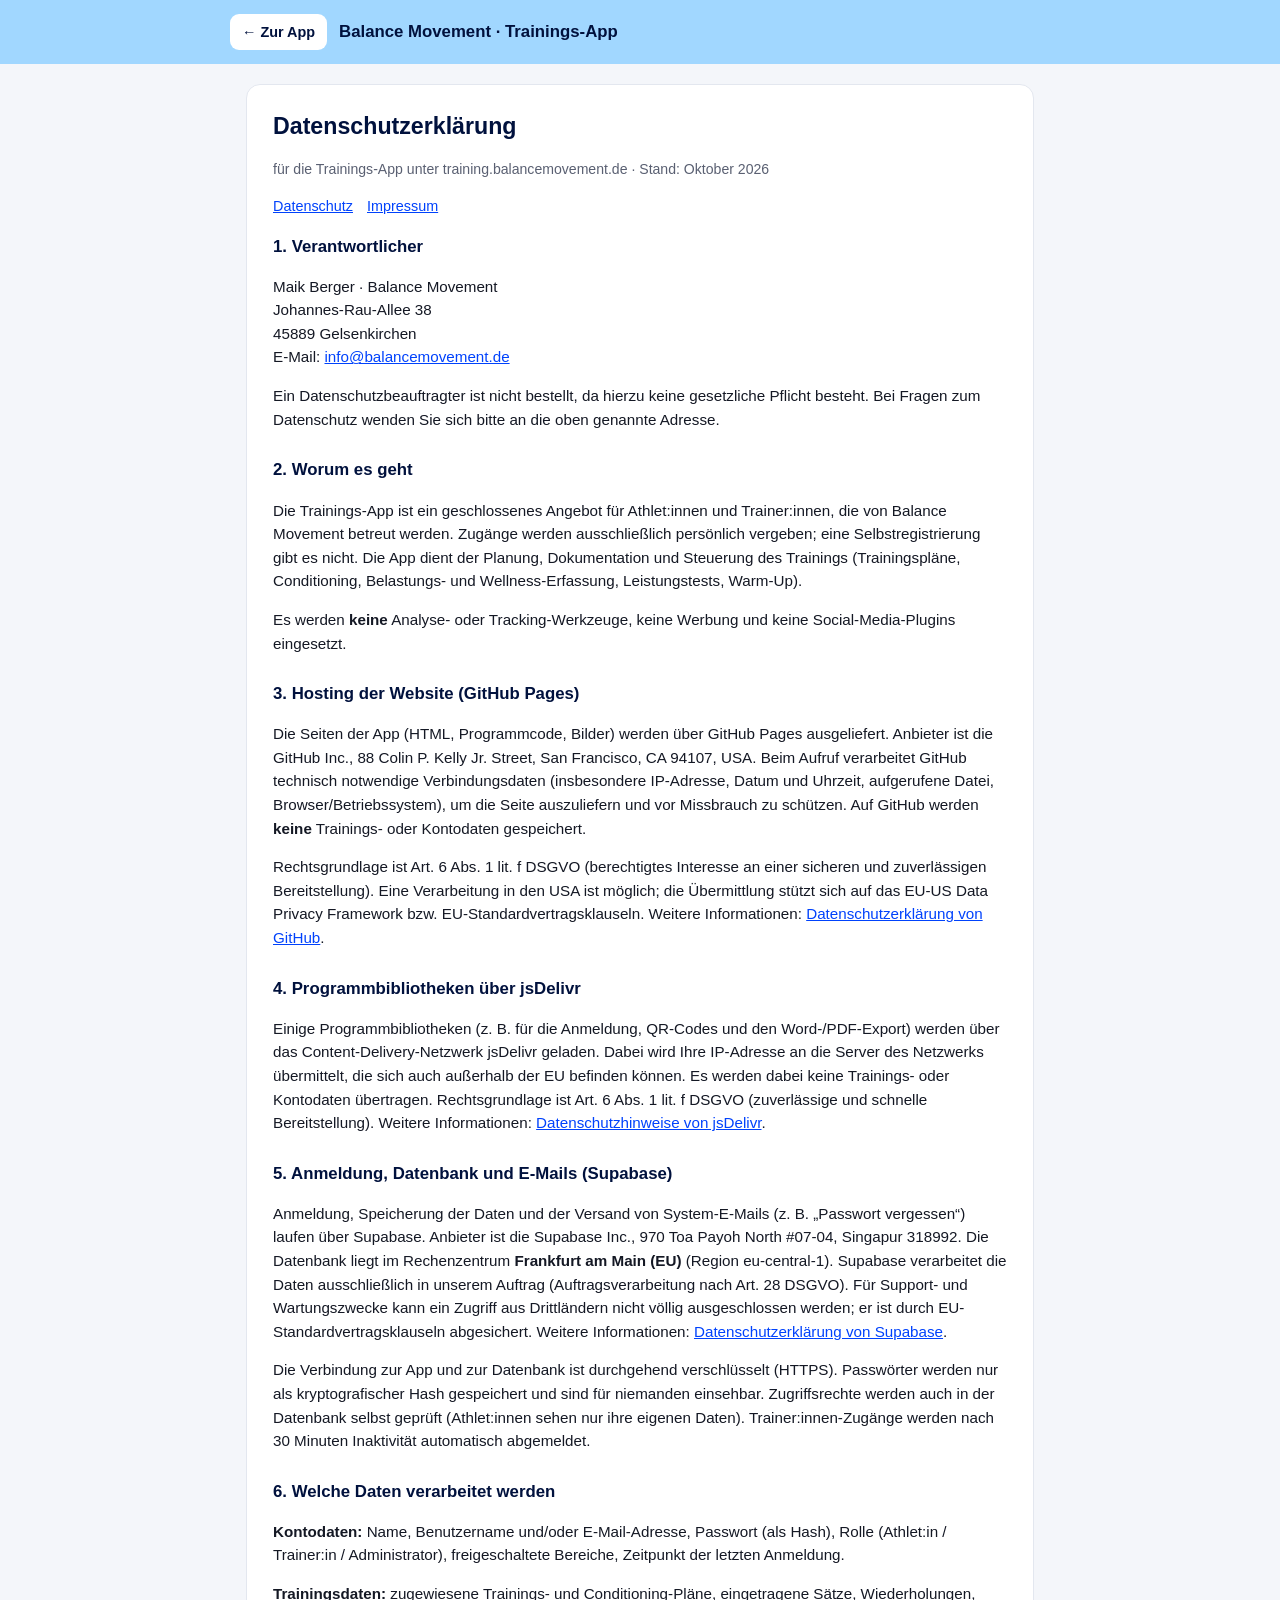
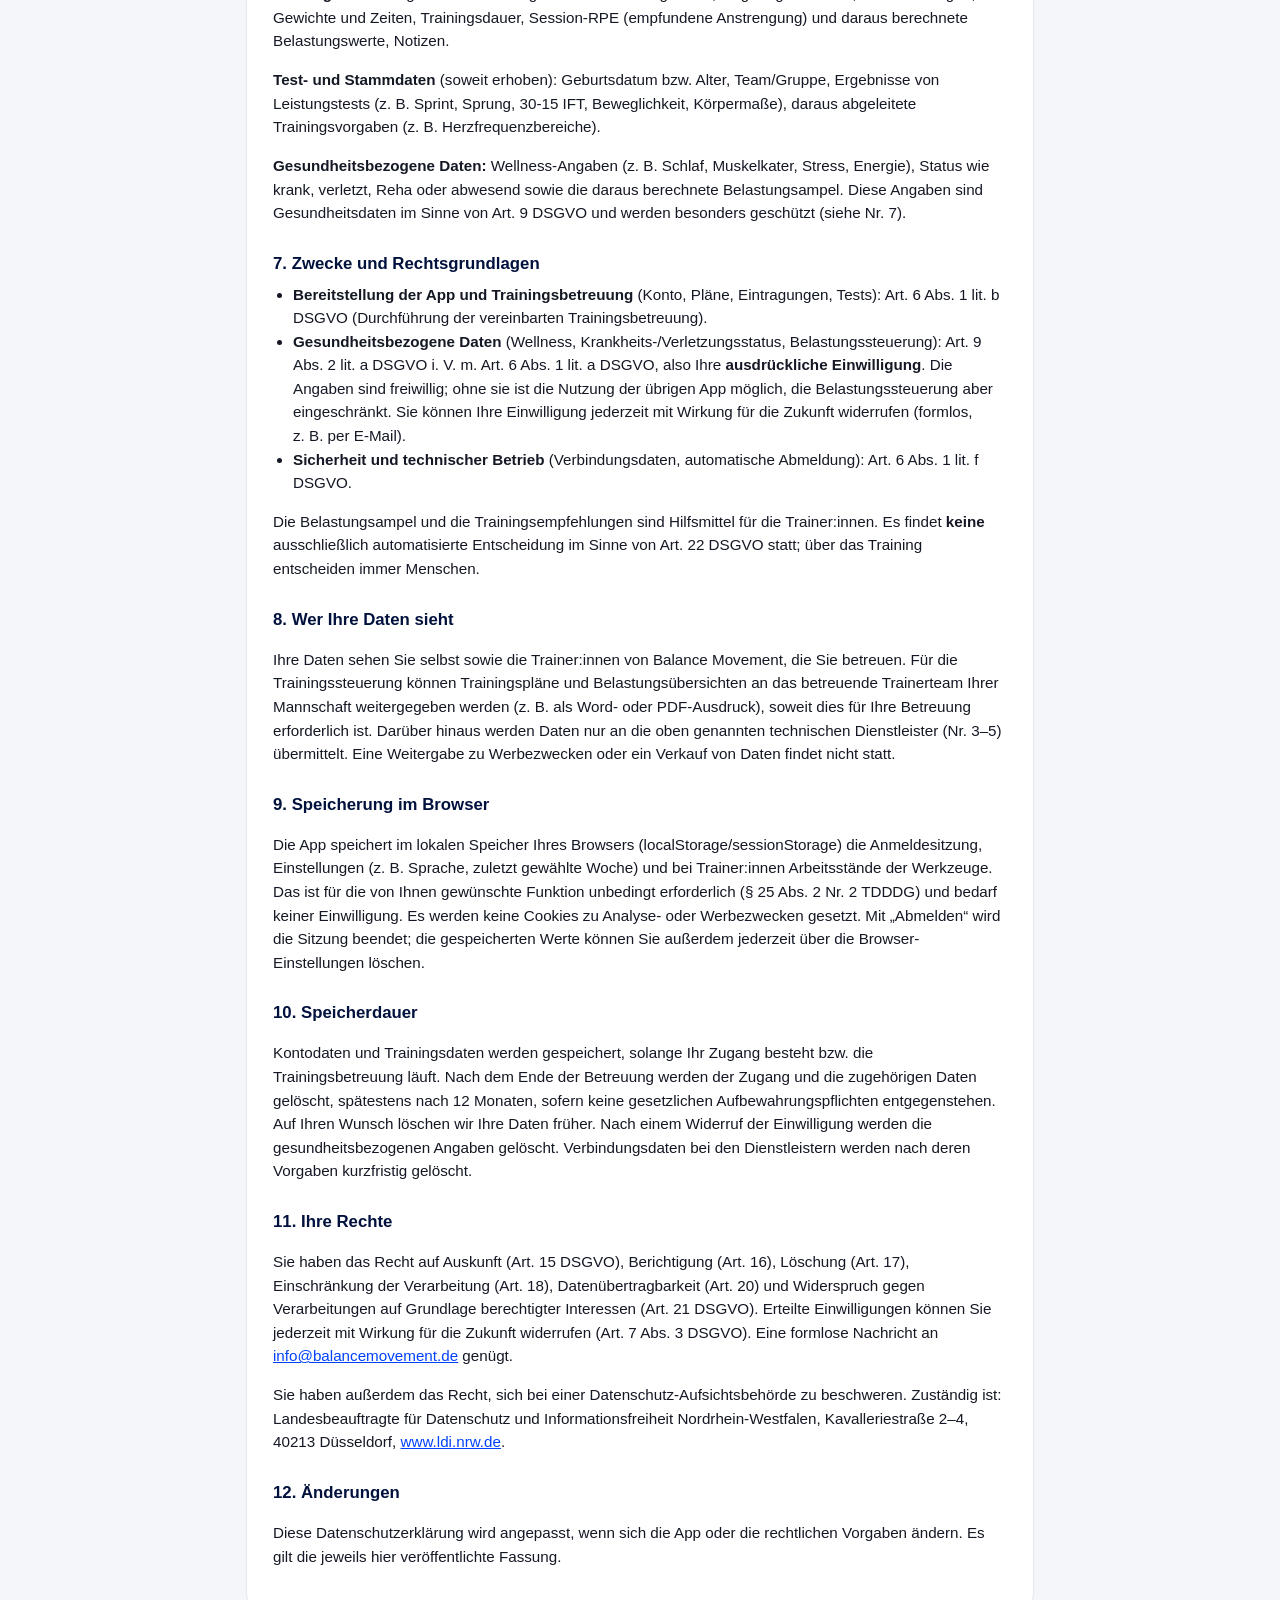
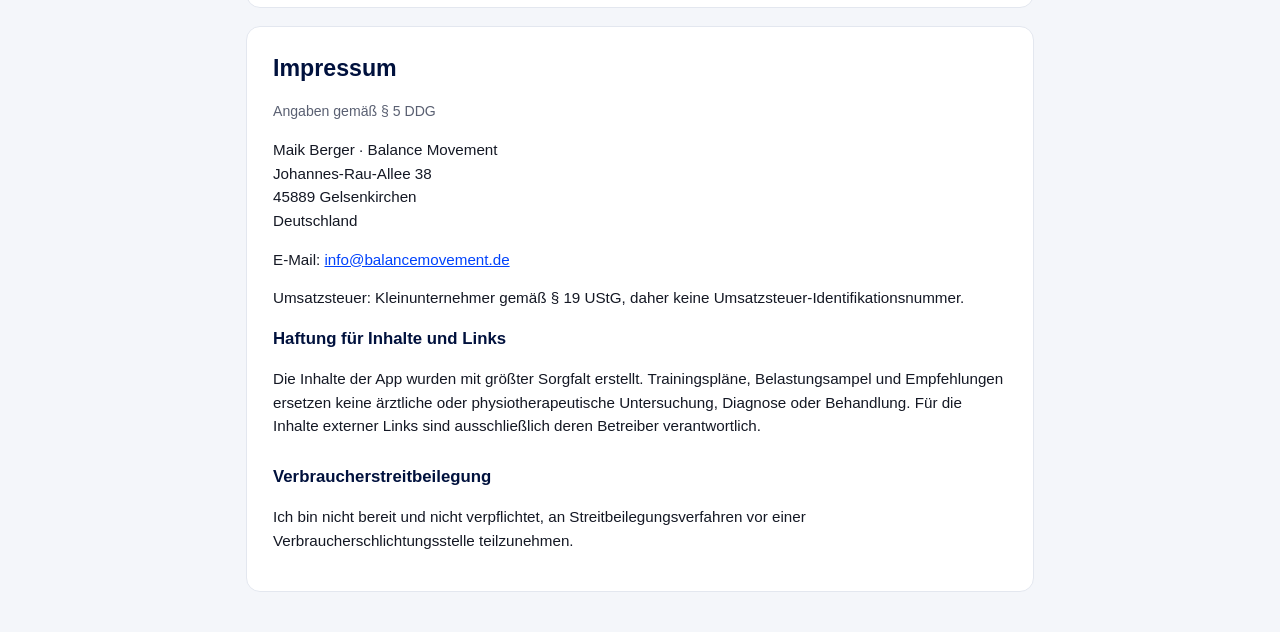
==== datenschutz.html @ 035af94b "Datenschutz & Impressum" ====
<!doctype html>
<html lang="de">
<head>
<meta charset="utf-8">
<meta name="viewport" content="width=device-width, initial-scale=1">
<title>Datenschutz &amp; Impressum · Balance Movement Training</title>
<style>
  :root{ --brand:#a1d7ff; --brand-dark:#00113d; --paper:#f4f6fa; --card:#fff; --ink:#141824; --ink-soft:#5a6072; --line:#e3e7ef; }
  *{ box-sizing:border-box; }
  body{ margin:0; font-family:-apple-system,"Segoe UI",Roboto,sans-serif; background:var(--paper); color:var(--ink); line-height:1.55; }
  header{ background:var(--brand); color:var(--brand-dark); padding:14px 16px; }
  header .in{ max-width:820px; margin:0 auto; display:flex; gap:12px; align-items:center; flex-wrap:wrap; }
  header a{ color:var(--brand-dark); font-weight:700; text-decoration:none; background:#fff; padding:7px 12px; border-radius:9px; font-size:.9rem; }
  header b{ font-size:1.05rem; }
  main{ max-width:820px; margin:20px auto 40px; padding:0 16px; }
  .card{ background:var(--card); border:1px solid var(--line); border-radius:14px; padding:24px 26px; margin-bottom:18px; }
  h1{ font-size:1.45rem; margin:0 0 6px; color:var(--brand-dark); }
  h2{ font-size:1.05rem; margin:26px 0 6px; color:var(--brand-dark); }
  h2:first-of-type{ margin-top:16px; }
  p, li{ font-size:.95rem; }
  ul{ padding-left:20px; margin:6px 0; }
  .muted{ color:var(--ink-soft); font-size:.88rem; }
  a{ color:#0042fc; word-break:break-word; }
  nav.toc{ font-size:.9rem; }
  nav.toc a{ margin-right:14px; }
  @media (max-width:560px){ .card{ padding:18px 16px; } }
</style>
</head>
<body>
<header><div class="in"><a href="./">&larr; Zur App</a><b>Balance Movement &middot; Trainings-App</b></div></header>
<main>
  <div class="card">
    <h1>Datenschutzerkl&auml;rung</h1>
    <p class="muted">f&uuml;r die Trainings-App unter training.balancemovement.de &middot; Stand: Oktober 2026</p>
    <nav class="toc"><a href="#datenschutz">Datenschutz</a><a href="#impressum">Impressum</a></nav>

    <h2 id="datenschutz">1. Verantwortlicher</h2>
    <p>Maik Berger &middot; Balance Movement<br>Johannes-Rau-Allee 38<br>45889 Gelsenkirchen<br>E-Mail: <a href="mailto:info@balancemovement.de">info@balancemovement.de</a></p>
    <p>Ein Datenschutzbeauftragter ist nicht bestellt, da hierzu keine gesetzliche Pflicht besteht. Bei Fragen zum Datenschutz wenden Sie sich bitte an die oben genannte Adresse.</p>

    <h2>2. Worum es geht</h2>
    <p>Die Trainings-App ist ein geschlossenes Angebot f&uuml;r Athlet:innen und Trainer:innen, die von Balance Movement betreut werden. Zug&auml;nge werden ausschlie&szlig;lich pers&ouml;nlich vergeben; eine Selbstregistrierung gibt es nicht. Die App dient der Planung, Dokumentation und Steuerung des Trainings (Trainingspl&auml;ne, Conditioning, Belastungs- und Wellness-Erfassung, Leistungstests, Warm-Up).</p>
    <p>Es werden <b>keine</b> Analyse- oder Tracking-Werkzeuge, keine Werbung und keine Social-Media-Plugins eingesetzt.</p>

    <h2>3. Hosting der Website (GitHub Pages)</h2>
    <p>Die Seiten der App (HTML, Programmcode, Bilder) werden &uuml;ber GitHub Pages ausgeliefert. Anbieter ist die GitHub Inc., 88 Colin P. Kelly Jr. Street, San Francisco, CA 94107, USA. Beim Aufruf verarbeitet GitHub technisch notwendige Verbindungsdaten (insbesondere IP-Adresse, Datum und Uhrzeit, aufgerufene Datei, Browser/Betriebssystem), um die Seite auszuliefern und vor Missbrauch zu sch&uuml;tzen. Auf GitHub werden <b>keine</b> Trainings- oder Kontodaten gespeichert.</p>
    <p>Rechtsgrundlage ist Art. 6 Abs. 1 lit. f DSGVO (berechtigtes Interesse an einer sicheren und zuverl&auml;ssigen Bereitstellung). Eine Verarbeitung in den USA ist m&ouml;glich; die &Uuml;bermittlung st&uuml;tzt sich auf das EU-US Data Privacy Framework bzw. EU-Standardvertragsklauseln. Weitere Informationen: <a href="https://docs.github.com/de/site-policy/privacy-policies/github-general-privacy-statement" target="_blank" rel="noopener">Datenschutzerkl&auml;rung von GitHub</a>.</p>

    <h2>4. Programmbibliotheken &uuml;ber jsDelivr</h2>
    <p>Einige Programmbibliotheken (z.&nbsp;B. f&uuml;r die Anmeldung, QR-Codes und den Word-/PDF-Export) werden &uuml;ber das Content-Delivery-Netzwerk jsDelivr geladen. Dabei wird Ihre IP-Adresse an die Server des Netzwerks &uuml;bermittelt, die sich auch au&szlig;erhalb der EU befinden k&ouml;nnen. Es werden dabei keine Trainings- oder Kontodaten &uuml;bertragen. Rechtsgrundlage ist Art. 6 Abs. 1 lit. f DSGVO (zuverl&auml;ssige und schnelle Bereitstellung). Weitere Informationen: <a href="https://www.jsdelivr.com/terms/privacy-policy-jsdelivr-net" target="_blank" rel="noopener">Datenschutzhinweise von jsDelivr</a>.</p>

    <h2>5. Anmeldung, Datenbank und E-Mails (Supabase)</h2>
    <p>Anmeldung, Speicherung der Daten und der Versand von System-E-Mails (z.&nbsp;B. &bdquo;Passwort vergessen&ldquo;) laufen &uuml;ber Supabase. Anbieter ist die Supabase Inc., 970 Toa Payoh North #07-04, Singapur 318992. Die Datenbank liegt im Rechenzentrum <b>Frankfurt am Main (EU)</b> (Region eu-central-1). Supabase verarbeitet die Daten ausschlie&szlig;lich in unserem Auftrag (Auftragsverarbeitung nach Art. 28 DSGVO). F&uuml;r Support- und Wartungszwecke kann ein Zugriff aus Drittl&auml;ndern nicht v&ouml;llig ausgeschlossen werden; er ist durch EU-Standardvertragsklauseln abgesichert. Weitere Informationen: <a href="https://supabase.com/privacy" target="_blank" rel="noopener">Datenschutzerkl&auml;rung von Supabase</a>.</p>
    <p>Die Verbindung zur App und zur Datenbank ist durchgehend verschl&uuml;sselt (HTTPS). Passw&ouml;rter werden nur als kryptografischer Hash gespeichert und sind f&uuml;r niemanden einsehbar. Zugriffsrechte werden auch in der Datenbank selbst gepr&uuml;ft (Athlet:innen sehen nur ihre eigenen Daten). Trainer:innen-Zug&auml;nge werden nach 30 Minuten Inaktivit&auml;t automatisch abgemeldet.</p>

    <h2>6. Welche Daten verarbeitet werden</h2>
    <p><b>Kontodaten:</b> Name, Benutzername und/oder E-Mail-Adresse, Passwort (als Hash), Rolle (Athlet:in / Trainer:in / Administrator), freigeschaltete Bereiche, Zeitpunkt der letzten Anmeldung.</p>
    <p><b>Trainingsdaten:</b> zugewiesene Trainings- und Conditioning-Pl&auml;ne, eingetragene S&auml;tze, Wiederholungen, Gewichte und Zeiten, Trainingsdauer, Session-RPE (empfundene Anstrengung) und daraus berechnete Belastungswerte, Notizen.</p>
    <p><b>Test- und Stammdaten</b> (soweit erhoben): Geburtsdatum bzw. Alter, Team/Gruppe, Ergebnisse von Leistungstests (z.&nbsp;B. Sprint, Sprung, 30-15 IFT, Beweglichkeit, K&ouml;rperma&szlig;e), daraus abgeleitete Trainingsvorgaben (z.&nbsp;B. Herzfrequenzbereiche).</p>
    <p><b>Gesundheitsbezogene Daten:</b> Wellness-Angaben (z.&nbsp;B. Schlaf, Muskelkater, Stress, Energie), Status wie krank, verletzt, Reha oder abwesend sowie die daraus berechnete Belastungsampel. Diese Angaben sind Gesundheitsdaten im Sinne von Art. 9 DSGVO und werden besonders gesch&uuml;tzt (siehe Nr. 7).</p>

    <h2>7. Zwecke und Rechtsgrundlagen</h2>
    <ul>
      <li><b>Bereitstellung der App und Trainingsbetreuung</b> (Konto, Pl&auml;ne, Eintragungen, Tests): Art. 6 Abs. 1 lit. b DSGVO (Durchf&uuml;hrung der vereinbarten Trainingsbetreuung).</li>
      <li><b>Gesundheitsbezogene Daten</b> (Wellness, Krankheits-/Verletzungsstatus, Belastungssteuerung): Art. 9 Abs. 2 lit. a DSGVO i.&nbsp;V.&nbsp;m. Art. 6 Abs. 1 lit. a DSGVO, also Ihre <b>ausdr&uuml;ckliche Einwilligung</b>. Die Angaben sind freiwillig; ohne sie ist die Nutzung der &uuml;brigen App m&ouml;glich, die Belastungssteuerung aber eingeschr&auml;nkt. Sie k&ouml;nnen Ihre Einwilligung jederzeit mit Wirkung f&uuml;r die Zukunft widerrufen (formlos, z.&nbsp;B. per E-Mail).</li>
      <li><b>Sicherheit und technischer Betrieb</b> (Verbindungsdaten, automatische Abmeldung): Art. 6 Abs. 1 lit. f DSGVO.</li>
    </ul>
    <p>Die Belastungsampel und die Trainingsempfehlungen sind Hilfsmittel f&uuml;r die Trainer:innen. Es findet <b>keine</b> ausschlie&szlig;lich automatisierte Entscheidung im Sinne von Art. 22 DSGVO statt; &uuml;ber das Training entscheiden immer Menschen.</p>

    <h2>8. Wer Ihre Daten sieht</h2>
    <p>Ihre Daten sehen Sie selbst sowie die Trainer:innen von Balance Movement, die Sie betreuen. F&uuml;r die Trainingssteuerung k&ouml;nnen Trainingspl&auml;ne und Belastungs&uuml;bersichten an das betreuende Trainerteam Ihrer Mannschaft weitergegeben werden (z.&nbsp;B. als Word- oder PDF-Ausdruck), soweit dies f&uuml;r Ihre Betreuung erforderlich ist. Dar&uuml;ber hinaus werden Daten nur an die oben genannten technischen Dienstleister (Nr. 3&ndash;5) &uuml;bermittelt. Eine Weitergabe zu Werbezwecken oder ein Verkauf von Daten findet nicht statt.</p>

    <h2>9. Speicherung im Browser</h2>
    <p>Die App speichert im lokalen Speicher Ihres Browsers (localStorage/sessionStorage) die Anmeldesitzung, Einstellungen (z.&nbsp;B. Sprache, zuletzt gew&auml;hlte Woche) und bei Trainer:innen Arbeitsst&auml;nde der Werkzeuge. Das ist f&uuml;r die von Ihnen gew&uuml;nschte Funktion unbedingt erforderlich (&sect; 25 Abs. 2 Nr. 2 TDDDG) und bedarf keiner Einwilligung. Es werden keine Cookies zu Analyse- oder Werbezwecken gesetzt. Mit &bdquo;Abmelden&ldquo; wird die Sitzung beendet; die gespeicherten Werte k&ouml;nnen Sie au&szlig;erdem jederzeit &uuml;ber die Browser-Einstellungen l&ouml;schen.</p>

    <h2>10. Speicherdauer</h2>
    <p>Kontodaten und Trainingsdaten werden gespeichert, solange Ihr Zugang besteht bzw. die Trainingsbetreuung l&auml;uft. Nach dem Ende der Betreuung werden der Zugang und die zugeh&ouml;rigen Daten gel&ouml;scht, sp&auml;testens nach 12 Monaten, sofern keine gesetzlichen Aufbewahrungspflichten entgegenstehen. Auf Ihren Wunsch l&ouml;schen wir Ihre Daten fr&uuml;her. Nach einem Widerruf der Einwilligung werden die gesundheitsbezogenen Angaben gel&ouml;scht. Verbindungsdaten bei den Dienstleistern werden nach deren Vorgaben kurzfristig gel&ouml;scht.</p>

    <h2>11. Ihre Rechte</h2>
    <p>Sie haben das Recht auf Auskunft (Art. 15 DSGVO), Berichtigung (Art. 16), L&ouml;schung (Art. 17), Einschr&auml;nkung der Verarbeitung (Art. 18), Daten&uuml;bertragbarkeit (Art. 20) und Widerspruch gegen Verarbeitungen auf Grundlage berechtigter Interessen (Art. 21 DSGVO). Erteilte Einwilligungen k&ouml;nnen Sie jederzeit mit Wirkung f&uuml;r die Zukunft widerrufen (Art. 7 Abs. 3 DSGVO). Eine formlose Nachricht an <a href="mailto:info@balancemovement.de">info@balancemovement.de</a> gen&uuml;gt.</p>
    <p>Sie haben au&szlig;erdem das Recht, sich bei einer Datenschutz-Aufsichtsbeh&ouml;rde zu beschweren. Zust&auml;ndig ist: Landesbeauftragte f&uuml;r Datenschutz und Informationsfreiheit Nordrhein-Westfalen, Kavalleriestra&szlig;e 2&ndash;4, 40213 D&uuml;sseldorf, <a href="https://www.ldi.nrw.de/" target="_blank" rel="noopener">www.ldi.nrw.de</a>.</p>

    <h2>12. &Auml;nderungen</h2>
    <p>Diese Datenschutzerkl&auml;rung wird angepasst, wenn sich die App oder die rechtlichen Vorgaben &auml;ndern. Es gilt die jeweils hier ver&ouml;ffentlichte Fassung.</p>
  </div>

  <div class="card">
    <h1 id="impressum">Impressum</h1>
    <p class="muted">Angaben gem&auml;&szlig; &sect; 5 DDG</p>
    <p>Maik Berger &middot; Balance Movement<br>Johannes-Rau-Allee 38<br>45889 Gelsenkirchen<br>Deutschland</p>
    <p>E-Mail: <a href="mailto:info@balancemovement.de">info@balancemovement.de</a></p>
    <p>Umsatzsteuer: Kleinunternehmer gem&auml;&szlig; &sect; 19 UStG, daher keine Umsatzsteuer-Identifikationsnummer.</p>
    <h2>Haftung f&uuml;r Inhalte und Links</h2>
    <p>Die Inhalte der App wurden mit gr&ouml;&szlig;ter Sorgfalt erstellt. Trainingspl&auml;ne, Belastungsampel und Empfehlungen ersetzen keine &auml;rztliche oder physiotherapeutische Untersuchung, Diagnose oder Behandlung. F&uuml;r die Inhalte externer Links sind ausschlie&szlig;lich deren Betreiber verantwortlich.</p>
    <h2>Verbraucherstreitbeilegung</h2>
    <p>Ich bin nicht bereit und nicht verpflichtet, an Streitbeilegungsverfahren vor einer Verbraucherschlichtungsstelle teilzunehmen.</p>
  </div>
</main>
</body>
</html>
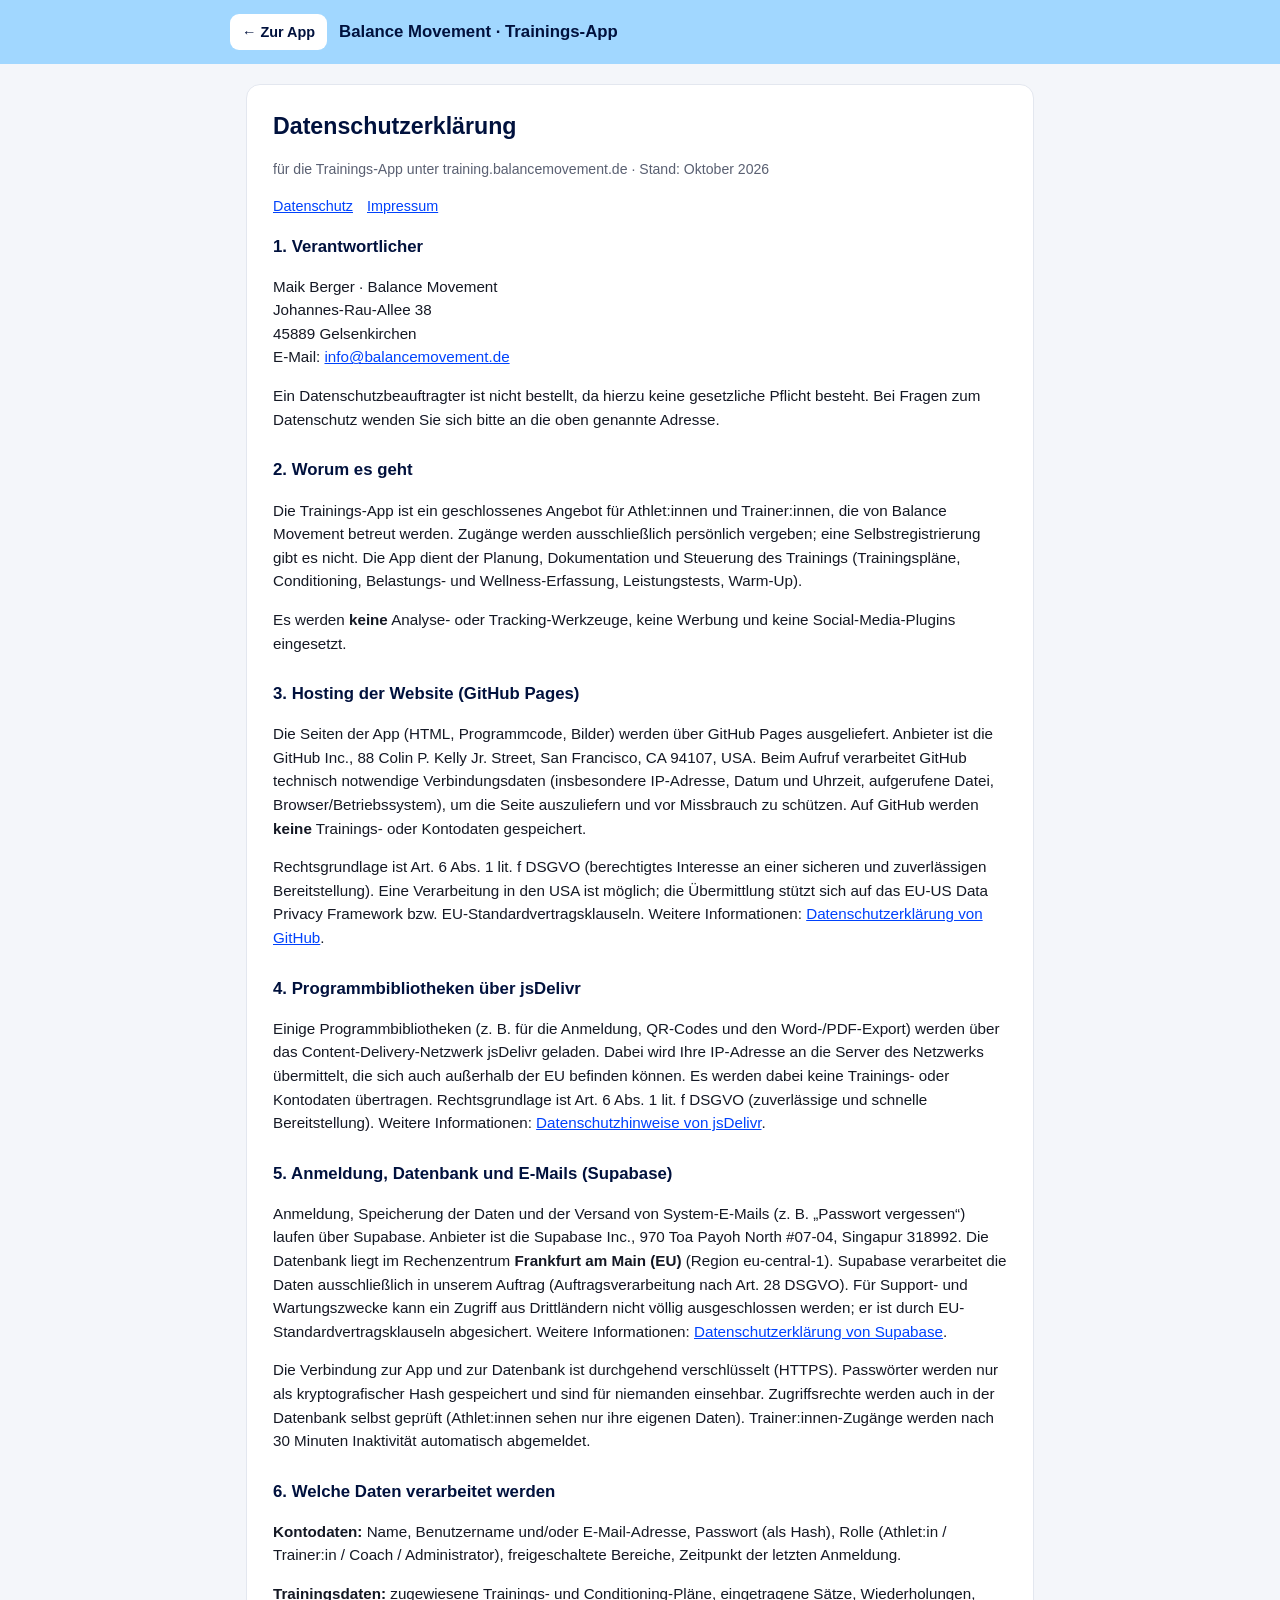
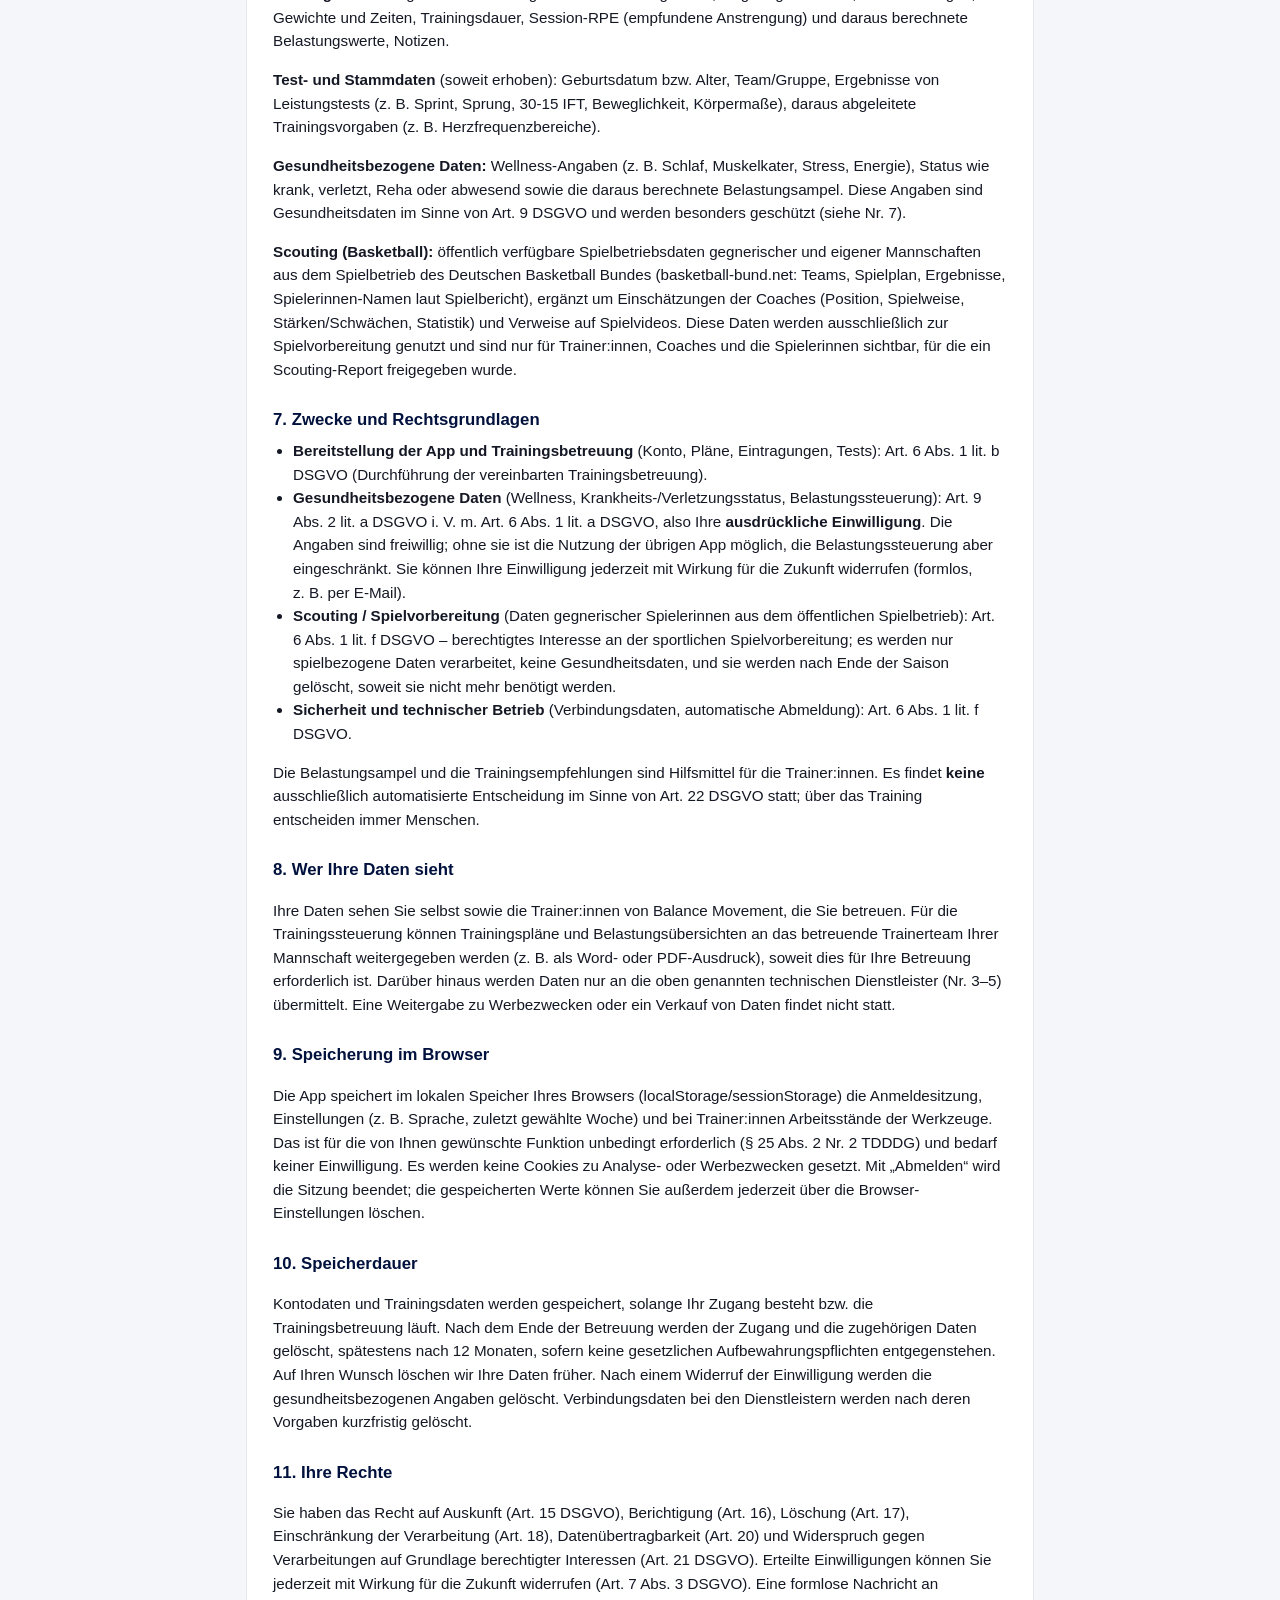
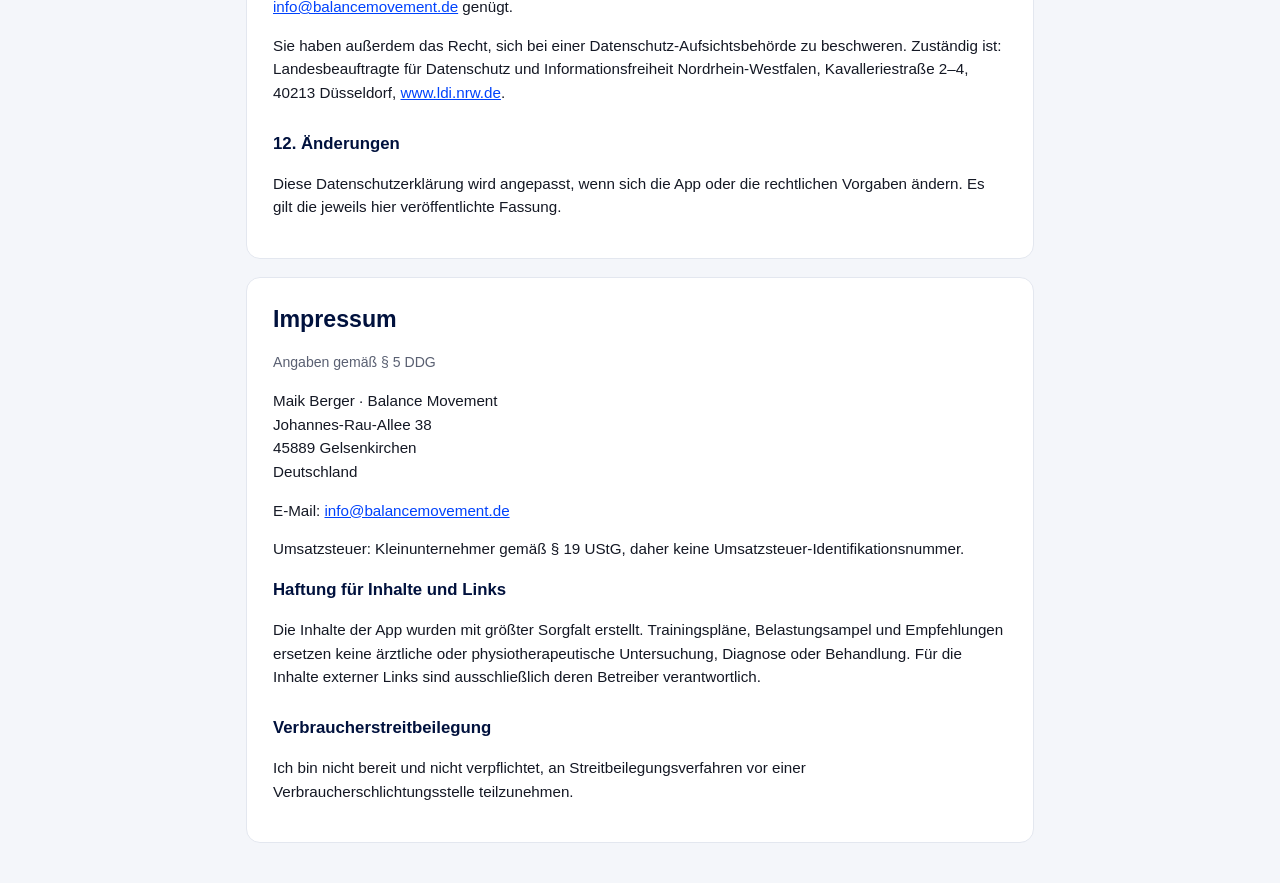
==== commit ec826efa: "Scouting-Modul Phase 1 (DBB-Import, Reports, Coach-Rolle)" ====
--- a/datenschutz.html
+++ b/datenschutz.html
@@ -54,15 +54,18 @@
     <p>Die Verbindung zur App und zur Datenbank ist durchgehend verschl&uuml;sselt (HTTPS). Passw&ouml;rter werden nur als kryptografischer Hash gespeichert und sind f&uuml;r niemanden einsehbar. Zugriffsrechte werden auch in der Datenbank selbst gepr&uuml;ft (Athlet:innen sehen nur ihre eigenen Daten). Trainer:innen-Zug&auml;nge werden nach 30 Minuten Inaktivit&auml;t automatisch abgemeldet.</p>
 
     <h2>6. Welche Daten verarbeitet werden</h2>
-    <p><b>Kontodaten:</b> Name, Benutzername und/oder E-Mail-Adresse, Passwort (als Hash), Rolle (Athlet:in / Trainer:in / Administrator), freigeschaltete Bereiche, Zeitpunkt der letzten Anmeldung.</p>
+    <p><b>Kontodaten:</b> Name, Benutzername und/oder E-Mail-Adresse, Passwort (als Hash), Rolle (Athlet:in / Trainer:in / Coach / Administrator), freigeschaltete Bereiche, Zeitpunkt der letzten Anmeldung.</p>
     <p><b>Trainingsdaten:</b> zugewiesene Trainings- und Conditioning-Pl&auml;ne, eingetragene S&auml;tze, Wiederholungen, Gewichte und Zeiten, Trainingsdauer, Session-RPE (empfundene Anstrengung) und daraus berechnete Belastungswerte, Notizen.</p>
     <p><b>Test- und Stammdaten</b> (soweit erhoben): Geburtsdatum bzw. Alter, Team/Gruppe, Ergebnisse von Leistungstests (z.&nbsp;B. Sprint, Sprung, 30-15 IFT, Beweglichkeit, K&ouml;rperma&szlig;e), daraus abgeleitete Trainingsvorgaben (z.&nbsp;B. Herzfrequenzbereiche).</p>
     <p><b>Gesundheitsbezogene Daten:</b> Wellness-Angaben (z.&nbsp;B. Schlaf, Muskelkater, Stress, Energie), Status wie krank, verletzt, Reha oder abwesend sowie die daraus berechnete Belastungsampel. Diese Angaben sind Gesundheitsdaten im Sinne von Art. 9 DSGVO und werden besonders gesch&uuml;tzt (siehe Nr. 7).</p>
+
+    <p><b>Scouting (Basketball):</b> &ouml;ffentlich verf&uuml;gbare Spielbetriebsdaten gegnerischer und eigener Mannschaften aus dem Spielbetrieb des Deutschen Basketball Bundes (basketball-bund.net: Teams, Spielplan, Ergebnisse, Spielerinnen-Namen laut Spielbericht), erg&auml;nzt um Einsch&auml;tzungen der Coaches (Position, Spielweise, St&auml;rken/Schw&auml;chen, Statistik) und Verweise auf Spielvideos. Diese Daten werden ausschlie&szlig;lich zur Spielvorbereitung genutzt und sind nur f&uuml;r Trainer:innen, Coaches und die Spielerinnen sichtbar, f&uuml;r die ein Scouting-Report freigegeben wurde.</p>
 
     <h2>7. Zwecke und Rechtsgrundlagen</h2>
     <ul>
       <li><b>Bereitstellung der App und Trainingsbetreuung</b> (Konto, Pl&auml;ne, Eintragungen, Tests): Art. 6 Abs. 1 lit. b DSGVO (Durchf&uuml;hrung der vereinbarten Trainingsbetreuung).</li>
       <li><b>Gesundheitsbezogene Daten</b> (Wellness, Krankheits-/Verletzungsstatus, Belastungssteuerung): Art. 9 Abs. 2 lit. a DSGVO i.&nbsp;V.&nbsp;m. Art. 6 Abs. 1 lit. a DSGVO, also Ihre <b>ausdr&uuml;ckliche Einwilligung</b>. Die Angaben sind freiwillig; ohne sie ist die Nutzung der &uuml;brigen App m&ouml;glich, die Belastungssteuerung aber eingeschr&auml;nkt. Sie k&ouml;nnen Ihre Einwilligung jederzeit mit Wirkung f&uuml;r die Zukunft widerrufen (formlos, z.&nbsp;B. per E-Mail).</li>
+      <li><b>Scouting / Spielvorbereitung</b> (Daten gegnerischer Spielerinnen aus dem &ouml;ffentlichen Spielbetrieb): Art. 6 Abs. 1 lit. f DSGVO &ndash; berechtigtes Interesse an der sportlichen Spielvorbereitung; es werden nur spielbezogene Daten verarbeitet, keine Gesundheitsdaten, und sie werden nach Ende der Saison gel&ouml;scht, soweit sie nicht mehr ben&ouml;tigt werden.</li>
       <li><b>Sicherheit und technischer Betrieb</b> (Verbindungsdaten, automatische Abmeldung): Art. 6 Abs. 1 lit. f DSGVO.</li>
     </ul>
     <p>Die Belastungsampel und die Trainingsempfehlungen sind Hilfsmittel f&uuml;r die Trainer:innen. Es findet <b>keine</b> ausschlie&szlig;lich automatisierte Entscheidung im Sinne von Art. 22 DSGVO statt; &uuml;ber das Training entscheiden immer Menschen.</p>
